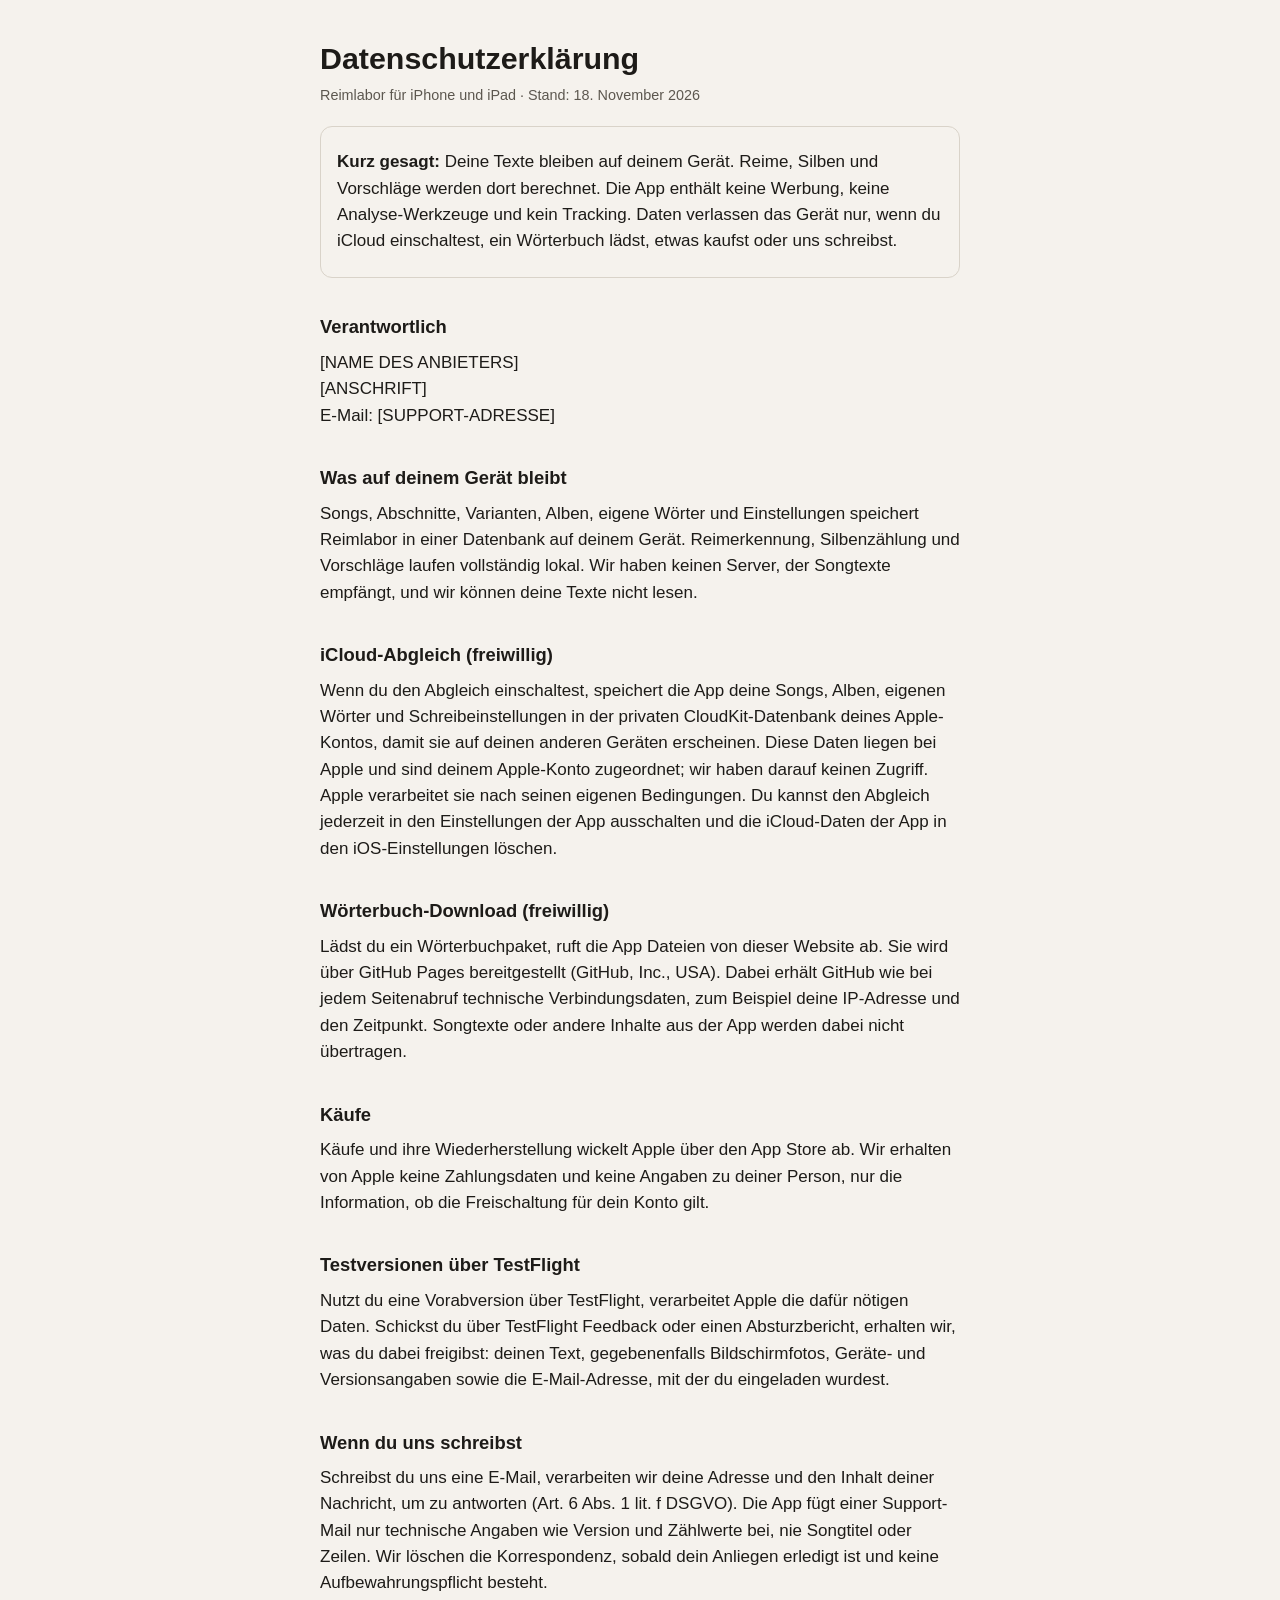
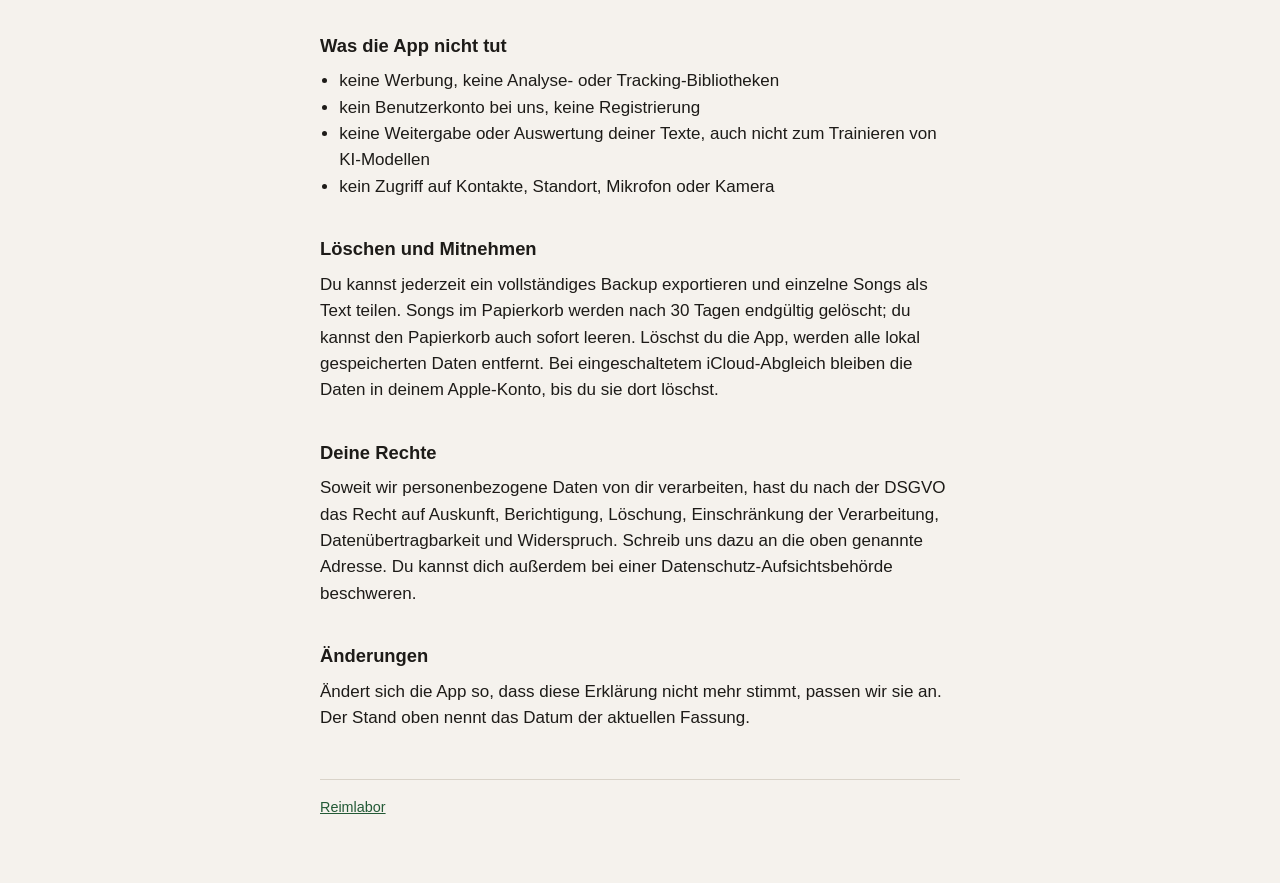
==== datenschutz.html @ 5df46067 "Add privacy policy and landing page Co-Authored-By: Claude Fable 5.2 <noreply@anthropic.com> Claude-" ====
<!doctype html>
<html lang="de">
<head>
<meta charset="utf-8">
<meta name="viewport" content="width=device-width, initial-scale=1">
<title>Datenschutz – Reimlabor</title>
<link rel="stylesheet" href="style.css">
</head>
<body>
<main>
<h1>Datenschutzerklärung</h1>
<p class="meta">Reimlabor für iPhone und iPad · Stand: 18. November 2026</p>

<div class="box">
<p><strong>Kurz gesagt:</strong> Deine Texte bleiben auf deinem Gerät. Reime, Silben und Vorschläge werden dort berechnet. Die App enthält keine Werbung, keine Analyse-Werkzeuge und kein Tracking. Daten verlassen das Gerät nur, wenn du iCloud einschaltest, ein Wörterbuch lädst, etwas kaufst oder uns schreibst.</p>
</div>

<h2>Verantwortlich</h2>
<p>[NAME DES ANBIETERS]<br>[ANSCHRIFT]<br>E-Mail: [SUPPORT-ADRESSE]</p>

<h2>Was auf deinem Gerät bleibt</h2>
<p>Songs, Abschnitte, Varianten, Alben, eigene Wörter und Einstellungen speichert Reimlabor in einer Datenbank auf deinem Gerät. Reimerkennung, Silbenzählung und Vorschläge laufen vollständig lokal. Wir haben keinen Server, der Songtexte empfängt, und wir können deine Texte nicht lesen.</p>

<h2>iCloud-Abgleich (freiwillig)</h2>
<p>Wenn du den Abgleich einschaltest, speichert die App deine Songs, Alben, eigenen Wörter und Schreibeinstellungen in der privaten CloudKit-Datenbank deines Apple-Kontos, damit sie auf deinen anderen Geräten erscheinen. Diese Daten liegen bei Apple und sind deinem Apple-Konto zugeordnet; wir haben darauf keinen Zugriff. Apple verarbeitet sie nach seinen eigenen Bedingungen. Du kannst den Abgleich jederzeit in den Einstellungen der App ausschalten und die iCloud-Daten der App in den iOS-Einstellungen löschen.</p>

<h2>Wörterbuch-Download (freiwillig)</h2>
<p>Lädst du ein Wörterbuchpaket, ruft die App Dateien von dieser Website ab. Sie wird über GitHub Pages bereitgestellt (GitHub, Inc., USA). Dabei erhält GitHub wie bei jedem Seitenabruf technische Verbindungsdaten, zum Beispiel deine IP-Adresse und den Zeitpunkt. Songtexte oder andere Inhalte aus der App werden dabei nicht übertragen.</p>

<h2>Käufe</h2>
<p>Käufe und ihre Wiederherstellung wickelt Apple über den App Store ab. Wir erhalten von Apple keine Zahlungsdaten und keine Angaben zu deiner Person, nur die Information, ob die Freischaltung für dein Konto gilt.</p>

<h2>Testversionen über TestFlight</h2>
<p>Nutzt du eine Vorabversion über TestFlight, verarbeitet Apple die dafür nötigen Daten. Schickst du über TestFlight Feedback oder einen Absturzbericht, erhalten wir, was du dabei freigibst: deinen Text, gegebenenfalls Bildschirmfotos, Geräte- und Versionsangaben sowie die E-Mail-Adresse, mit der du eingeladen wurdest.</p>

<h2>Wenn du uns schreibst</h2>
<p>Schreibst du uns eine E-Mail, verarbeiten wir deine Adresse und den Inhalt deiner Nachricht, um zu antworten (Art. 6 Abs. 1 lit. f DSGVO). Die App fügt einer Support-Mail nur technische Angaben wie Version und Zählwerte bei, nie Songtitel oder Zeilen. Wir löschen die Korrespondenz, sobald dein Anliegen erledigt ist und keine Aufbewahrungspflicht besteht.</p>

<h2>Was die App nicht tut</h2>
<ul>
<li>keine Werbung, keine Analyse- oder Tracking-Bibliotheken</li>
<li>kein Benutzerkonto bei uns, keine Registrierung</li>
<li>keine Weitergabe oder Auswertung deiner Texte, auch nicht zum Trainieren von KI-Modellen</li>
<li>kein Zugriff auf Kontakte, Standort, Mikrofon oder Kamera</li>
</ul>

<h2>Löschen und Mitnehmen</h2>
<p>Du kannst jederzeit ein vollständiges Backup exportieren und einzelne Songs als Text teilen. Songs im Papierkorb werden nach 30 Tagen endgültig gelöscht; du kannst den Papierkorb auch sofort leeren. Löschst du die App, werden alle lokal gespeicherten Daten entfernt. Bei eingeschaltetem iCloud-Abgleich bleiben die Daten in deinem Apple-Konto, bis du sie dort löschst.</p>

<h2>Deine Rechte</h2>
<p>Soweit wir personenbezogene Daten von dir verarbeiten, hast du nach der DSGVO das Recht auf Auskunft, Berichtigung, Löschung, Einschränkung der Verarbeitung, Datenübertragbarkeit und Widerspruch. Schreib uns dazu an die oben genannte Adresse. Du kannst dich außerdem bei einer Datenschutz-Aufsichtsbehörde beschweren.</p>

<h2>Änderungen</h2>
<p>Ändert sich die App so, dass diese Erklärung nicht mehr stimmt, passen wir sie an. Der Stand oben nennt das Datum der aktuellen Fassung.</p>

<footer><a href="index.html">Reimlabor</a></footer>
</main>
</body>
</html>
---- style.css ----
:root { --bg: #f5f2ed; --fg: #1d1b18; --muted: #5c574f; --accent: #235a36; --line: #d9d3c9; }
@media (prefers-color-scheme: dark) { :root { --bg: #141311; --fg: #f1ede6; --muted: #b3ada3; --accent: #88ecac; --line: #34312c; } }
* { box-sizing: border-box; }
body { margin: 0; background: var(--bg); color: var(--fg); font: 17px/1.55 -apple-system, BlinkMacSystemFont, "Segoe UI", Roboto, sans-serif; }
main { max-width: 42rem; margin: 0 auto; padding: 2.5rem 1rem 4rem; }
h1 { font-size: 1.9rem; line-height: 1.2; margin: 0 0 .25rem; }
h2 { font-size: 1.15rem; margin: 2.2rem 0 .4rem; }
p, ul { margin: .5rem 0; }
ul { padding-left: 1.2rem; }
a { color: var(--accent); }
.meta { color: var(--muted); font-size: .9rem; }
.box { border: 1px solid var(--line); border-radius: 12px; padding: .9rem 1rem; margin: 1.2rem 0; }
footer { margin-top: 3rem; padding-top: 1rem; border-top: 1px solid var(--line); color: var(--muted); font-size: .9rem; }
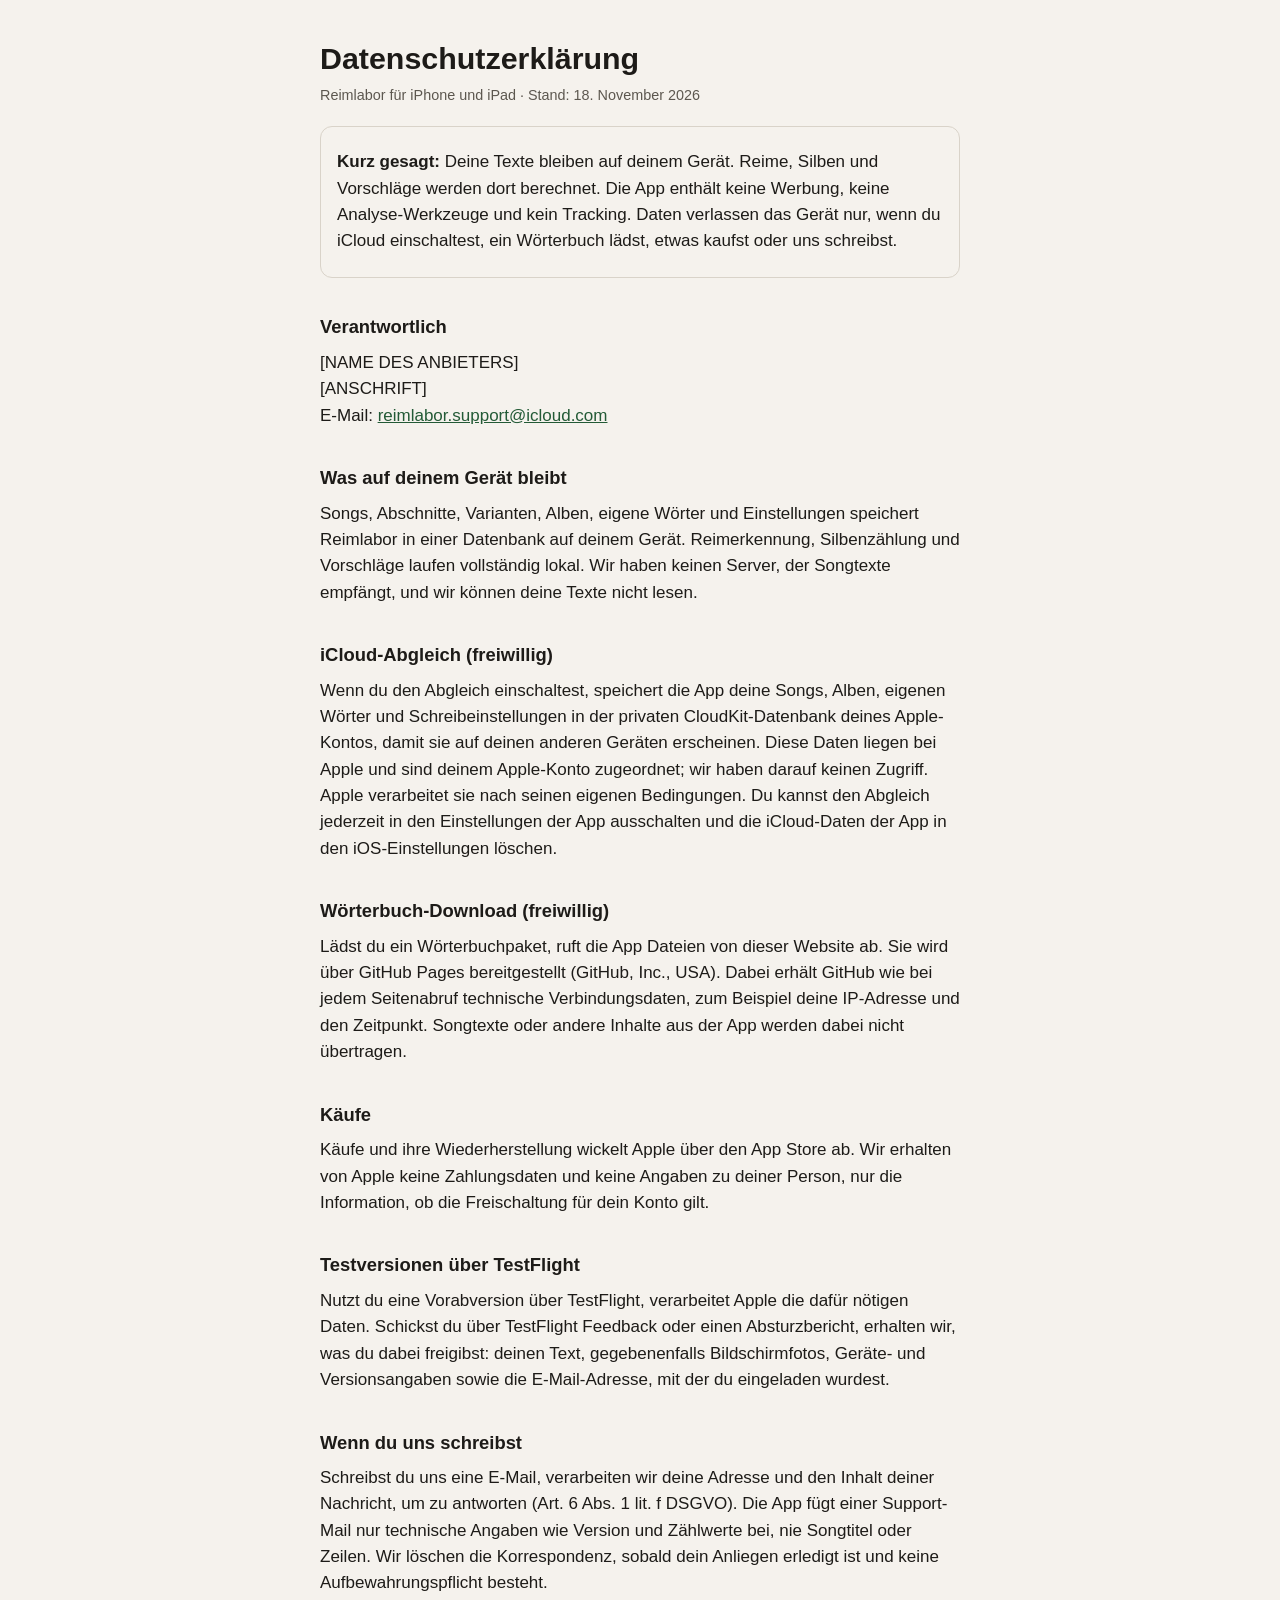
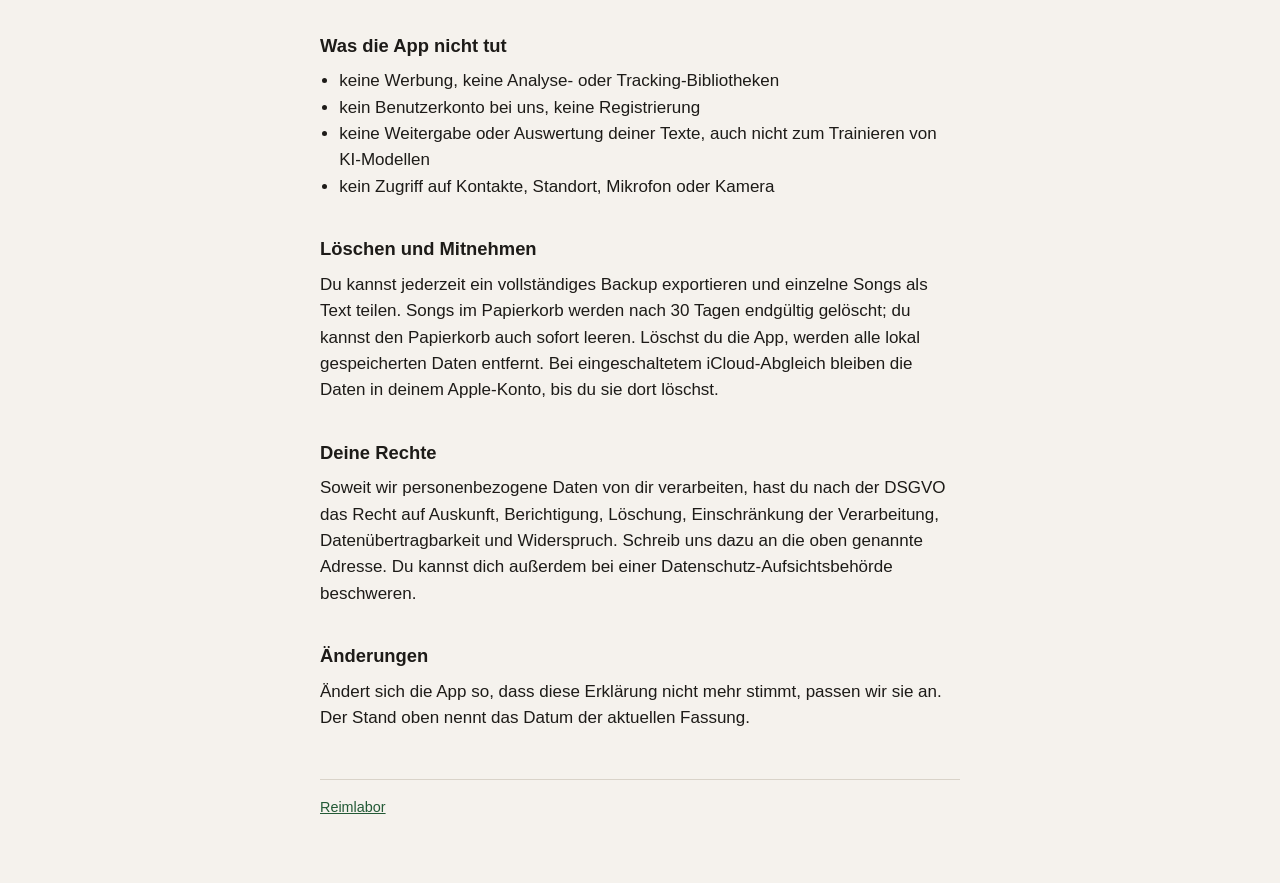
==== commit e2a77883: "Set the support address Co-Authored-By: Claude Fable 5.2 <noreply@anthropic.com> Claude-Session: htt" ====
--- a/datenschutz.html
+++ b/datenschutz.html
@@ -16,7 +16,7 @@
 </div>
 
 <h2>Verantwortlich</h2>
-<p>[NAME DES ANBIETERS]<br>[ANSCHRIFT]<br>E-Mail: [SUPPORT-ADRESSE]</p>
+<p>[NAME DES ANBIETERS]<br>[ANSCHRIFT]<br>E-Mail: <a href="mailto:reimlabor.support@icloud.com">reimlabor.support@icloud.com</a></p>
 
 <h2>Was auf deinem Gerät bleibt</h2>
 <p>Songs, Abschnitte, Varianten, Alben, eigene Wörter und Einstellungen speichert Reimlabor in einer Datenbank auf deinem Gerät. Reimerkennung, Silbenzählung und Vorschläge laufen vollständig lokal. Wir haben keinen Server, der Songtexte empfängt, und wir können deine Texte nicht lesen.</p>
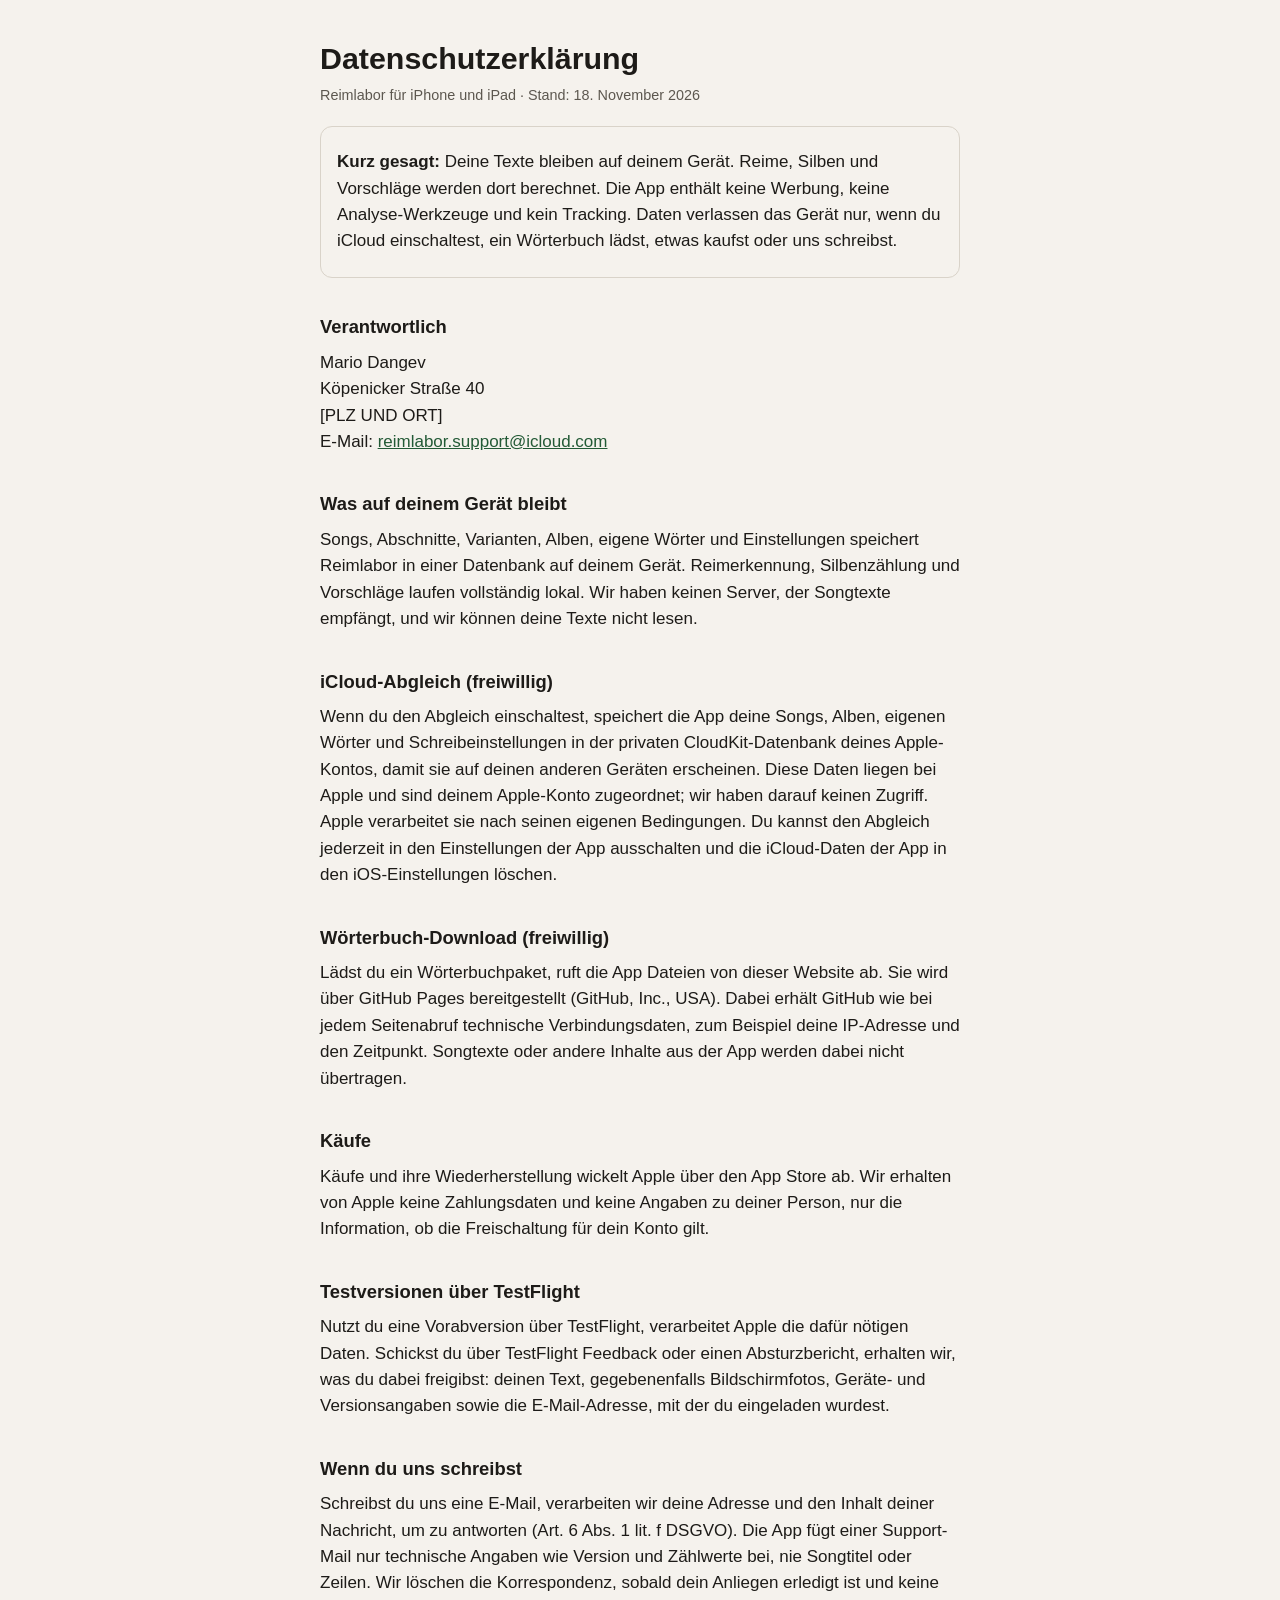
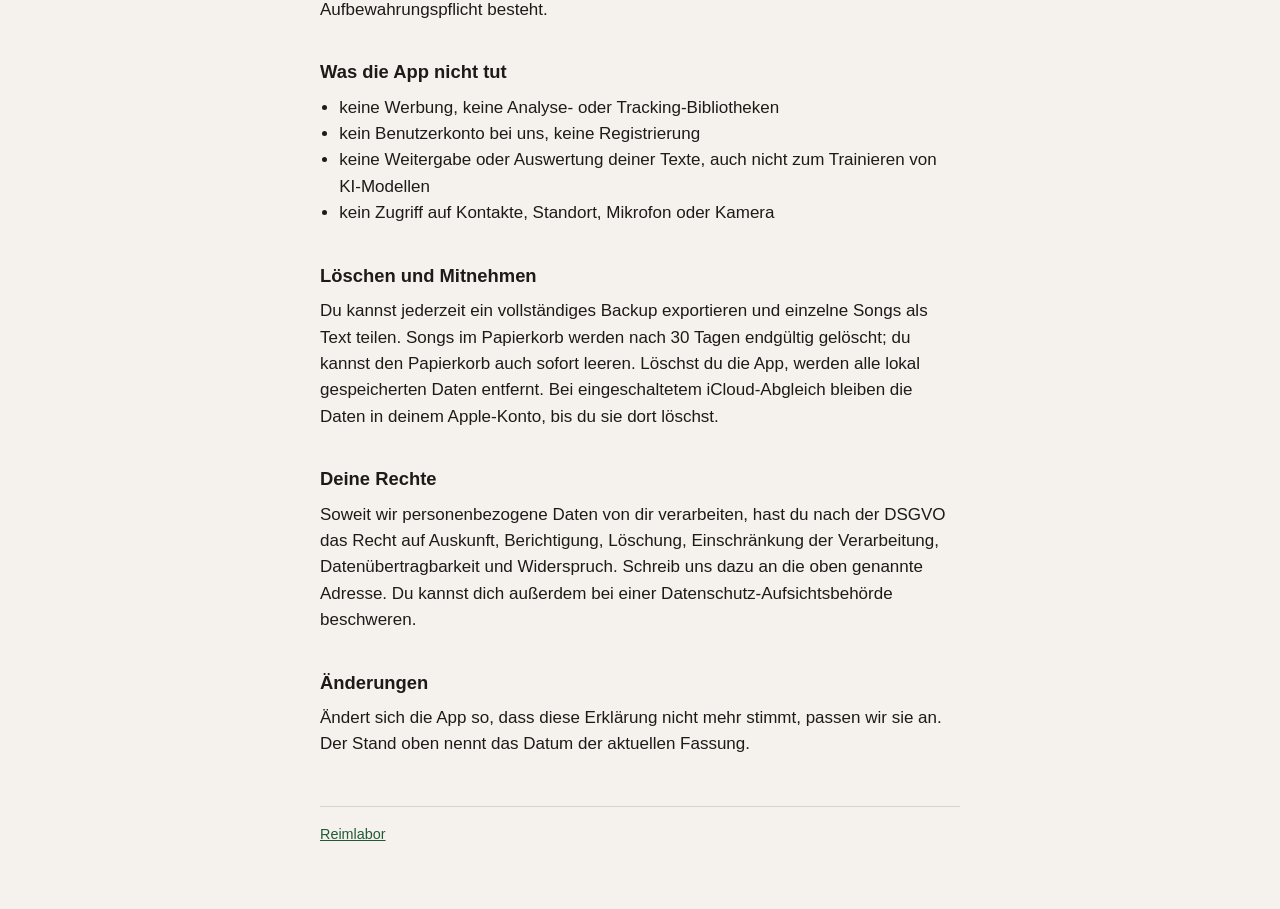
==== commit d0907239: "Set provider name and street Co-Authored-By: Claude Fable 5.2 <noreply@anthropic.com> Claude-Session" ====
--- a/datenschutz.html
+++ b/datenschutz.html
@@ -16,7 +16,7 @@
 </div>
 
 <h2>Verantwortlich</h2>
-<p>[NAME DES ANBIETERS]<br>[ANSCHRIFT]<br>E-Mail: <a href="mailto:reimlabor.support@icloud.com">reimlabor.support@icloud.com</a></p>
+<p>Mario Dangev<br>Köpenicker Straße 40<br>[PLZ UND ORT]<br>E-Mail: <a href="mailto:reimlabor.support@icloud.com">reimlabor.support@icloud.com</a></p>
 
 <h2>Was auf deinem Gerät bleibt</h2>
 <p>Songs, Abschnitte, Varianten, Alben, eigene Wörter und Einstellungen speichert Reimlabor in einer Datenbank auf deinem Gerät. Reimerkennung, Silbenzählung und Vorschläge laufen vollständig lokal. Wir haben keinen Server, der Songtexte empfängt, und wir können deine Texte nicht lesen.</p>
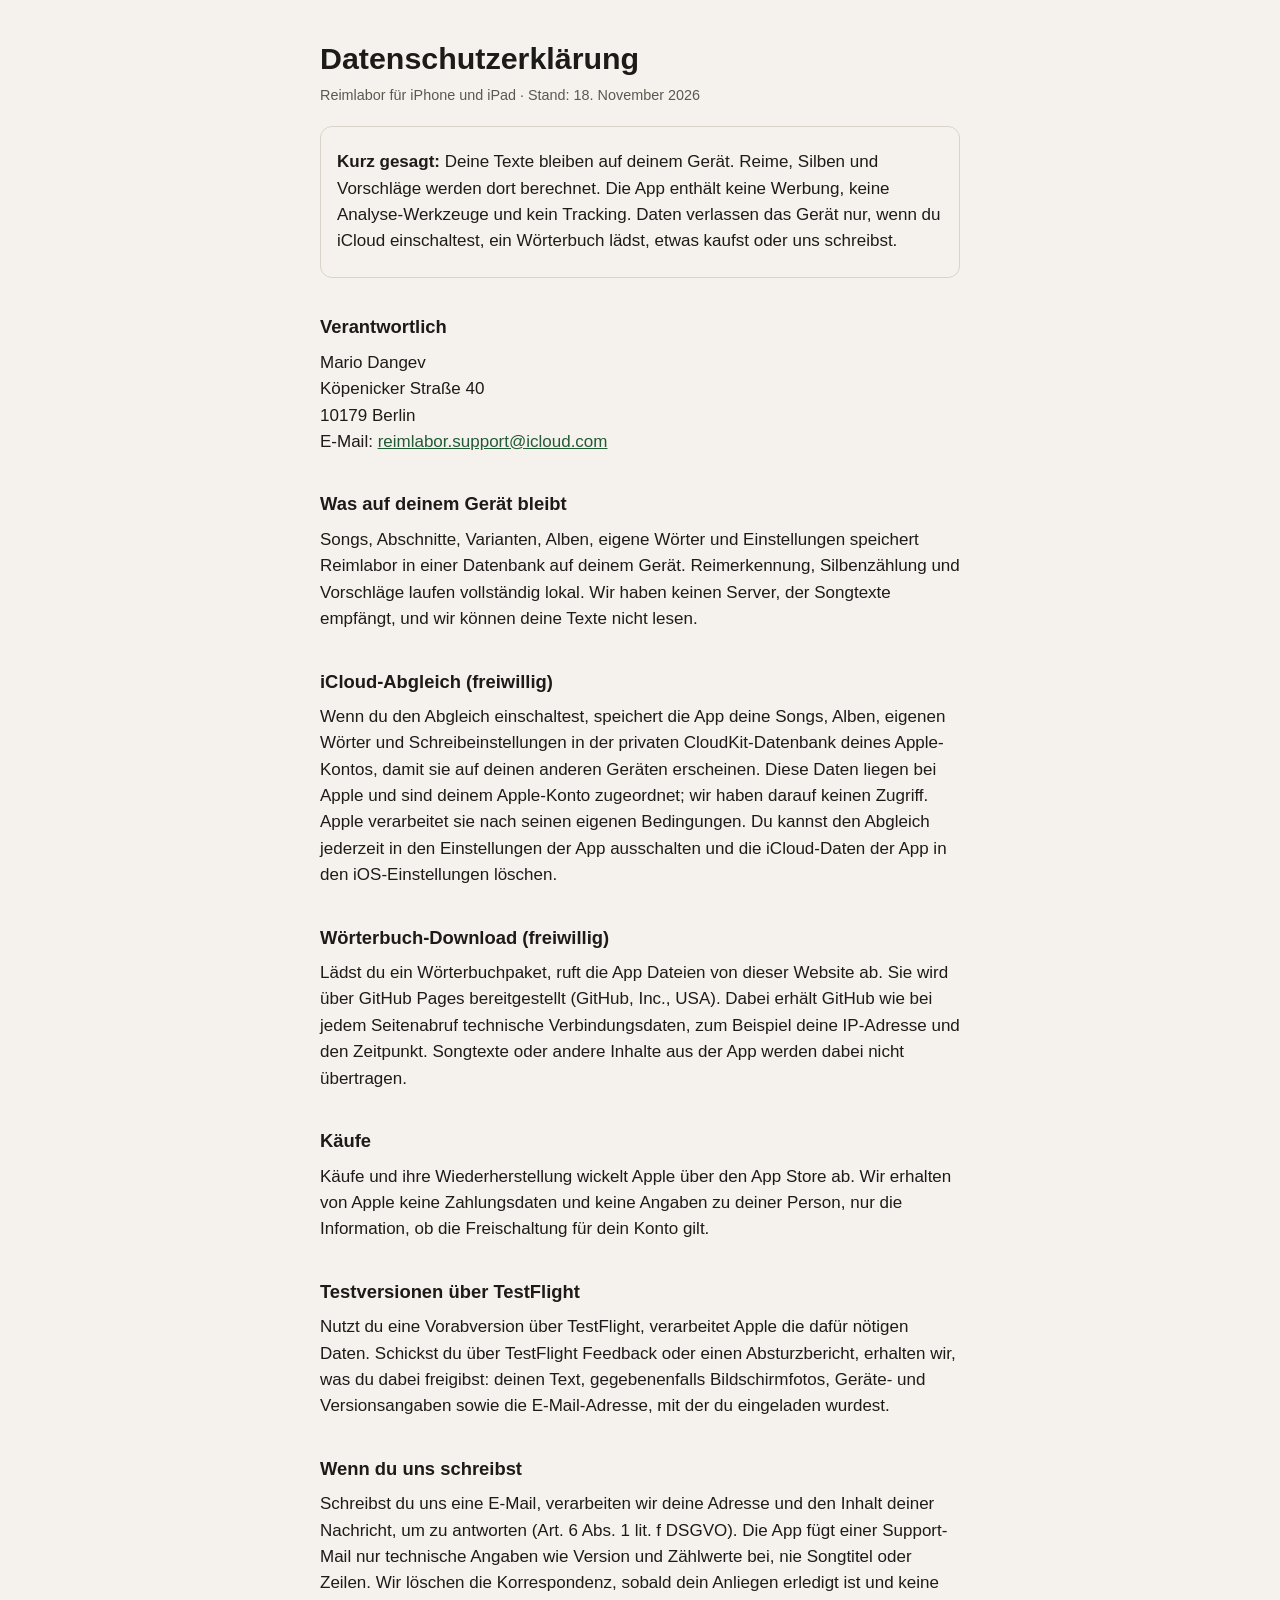
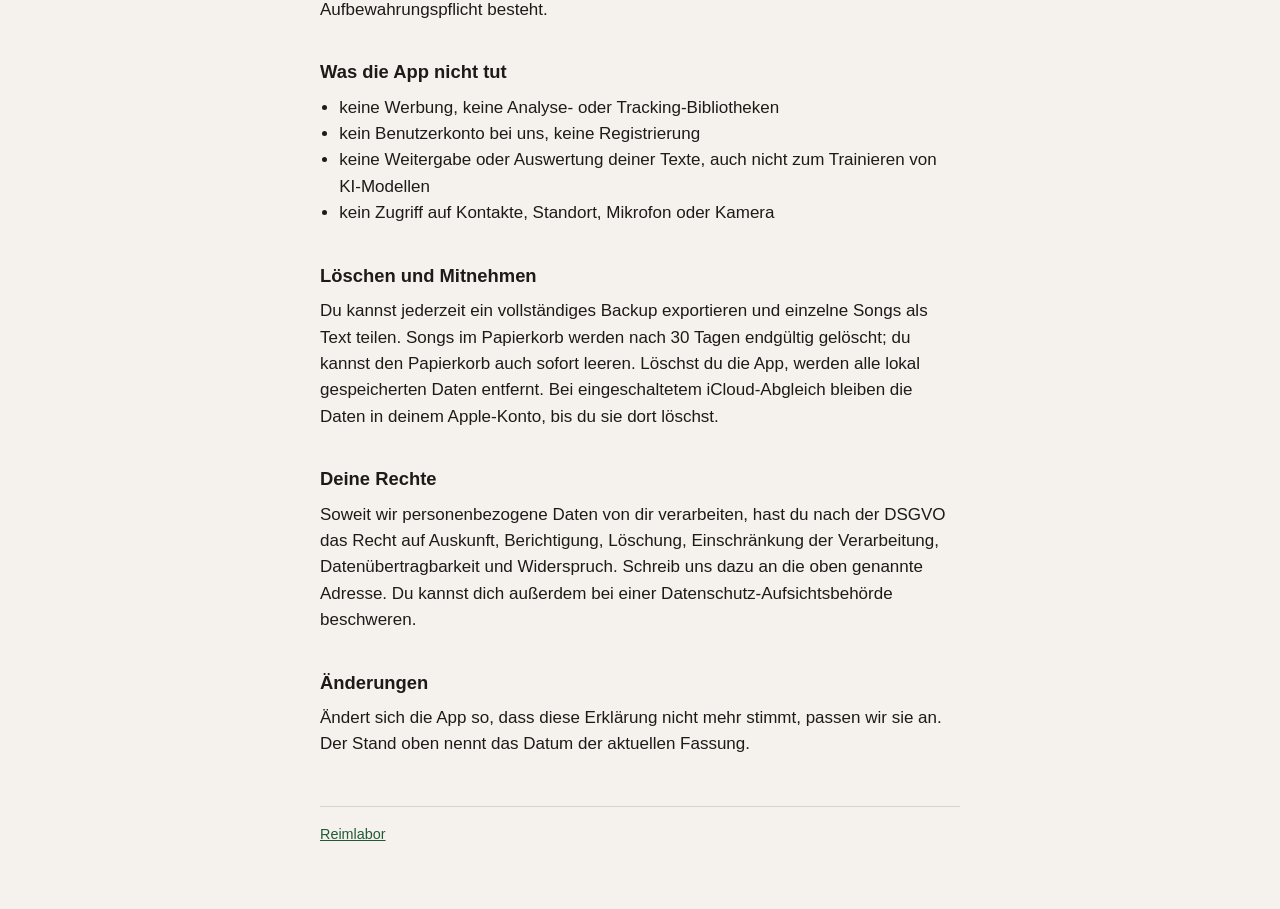
==== commit 7a36b8ab: "Complete the provider address Co-Authored-By: Claude Fable 5.2 <noreply@anthropic.com> Claude-Sessio" ====
--- a/datenschutz.html
+++ b/datenschutz.html
@@ -16,7 +16,7 @@
 </div>
 
 <h2>Verantwortlich</h2>
-<p>Mario Dangev<br>Köpenicker Straße 40<br>[PLZ UND ORT]<br>E-Mail: <a href="mailto:reimlabor.support@icloud.com">reimlabor.support@icloud.com</a></p>
+<p>Mario Dangev<br>Köpenicker Straße 40<br>10179 Berlin<br>E-Mail: <a href="mailto:reimlabor.support@icloud.com">reimlabor.support@icloud.com</a></p>
 
 <h2>Was auf deinem Gerät bleibt</h2>
 <p>Songs, Abschnitte, Varianten, Alben, eigene Wörter und Einstellungen speichert Reimlabor in einer Datenbank auf deinem Gerät. Reimerkennung, Silbenzählung und Vorschläge laufen vollständig lokal. Wir haben keinen Server, der Songtexte empfängt, und wir können deine Texte nicht lesen.</p>
